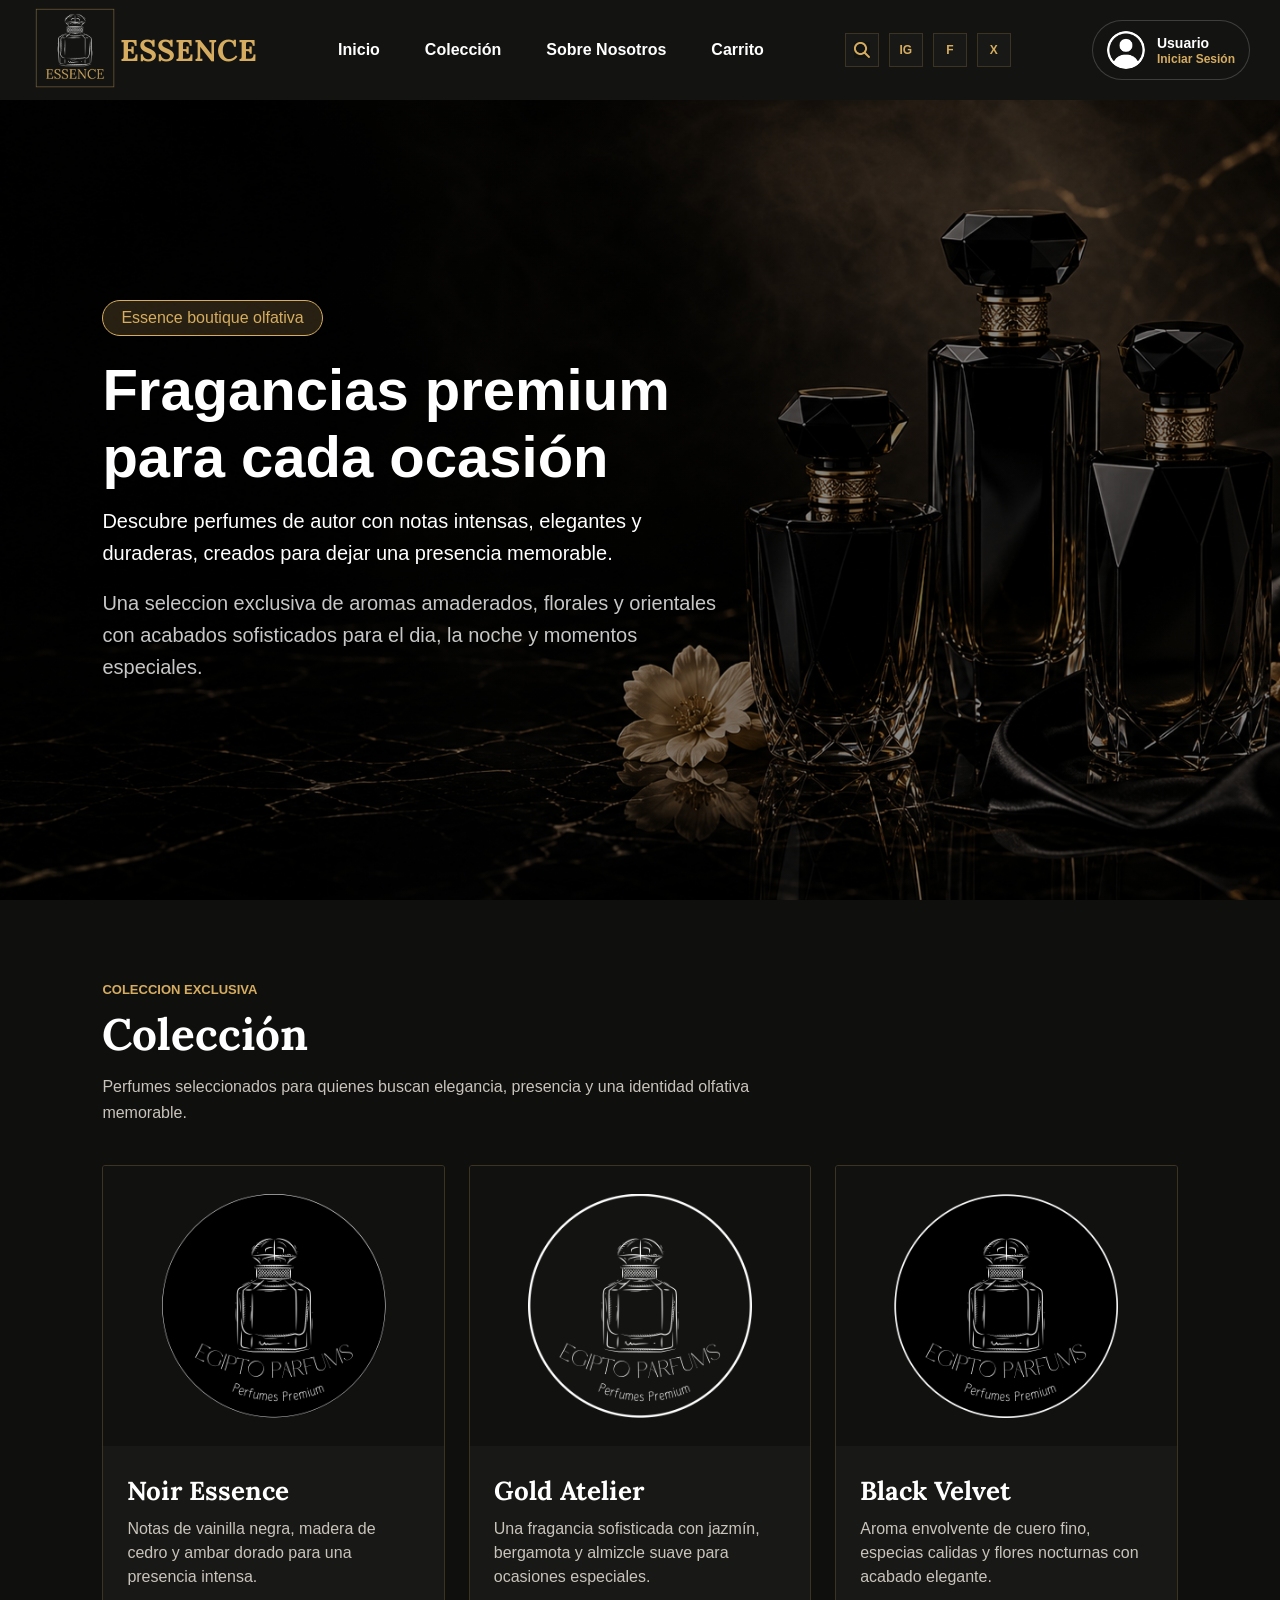
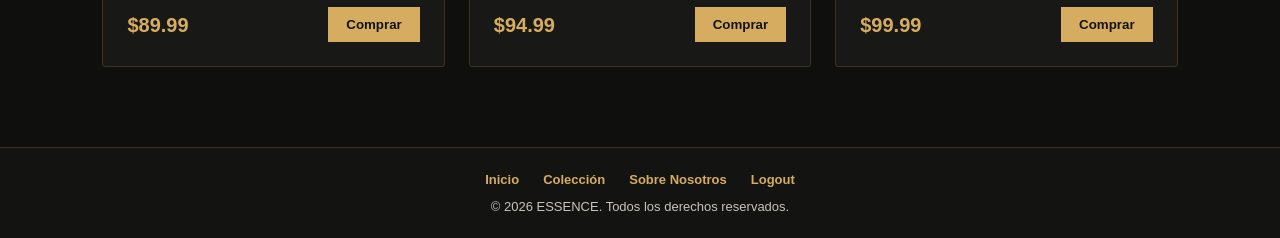
==== src/main/webapp/index.html @ ef6ab477 "first commit" ====
<!DOCTYPE html>
<html lang="en">
<head>
    <meta charset="UTF-8">
    <meta name="viewport" content="width=device-width, initial-scale=1.0">
    <title>Mahmoud Parfums</title>
    <link rel="stylesheet" href="css/style.css">
    <link rel="preconnect" href="https://fonts.googleapis.com">
    <link rel="preconnect" href="https://fonts.gstatic.com" crossorigin>
    <link href="https://fonts.googleapis.com/css2?family=Lora:ital,wght@0,400..700;1,400..700&display=swap" rel="stylesheet">
</head>
<body>
    
    <header>
        <nav>
            <div class="logo">
                <a href="">
                    <img src="assets/logo.png">
                </a>
                <a href=""><h2>ESSENCE</h2></a>
            </div>
            <div class="nav-links">
                <a href="index.html">Inicio</a>
                <a href="productos.html">Colección</a>
                <a href="">Sobre Nosotros</a>
                <a href="">Carrito</a>
            </div>
            <div class="top-icons">
                <a href="https://www.google.com" aria-label="Buscar en Google">
                    <img src="assets/lupa.png" alt="Buscar" class="search-icon">
                </a>
                <a href="https://www.instagram.com" aria-label="Instagram">IG</a>
                <a href="https://www.facebook.com" aria-label="Facebook">F</a>
                <a href="https://www.x.com" aria-label="X">X</a>
            </div>
            <div class="perfil">
                <img src="assets/IconoPerfil.png" alt="Icono de perfil">
                <div class="perfil-info">
                    <h4>Usuario</h4>
                    <a href="login.html">Iniciar Sesión</a>
                </div>
            </div>
        </nav>

        <section class="hero">
            <div class="hero-content">
                <div class="tag">
                    Essence boutique olfativa
                </div>

                <h1>Fragancias premium para cada ocasión</h1>

                <p>
                    Descubre perfumes de autor con notas intensas, elegantes y duraderas, creados para dejar una presencia memorable.
                </p>

                <p style="color: #ffffffc7;">
                    Una seleccion exclusiva de aromas amaderados, florales y orientales con acabados sofisticados para el dia, la noche y momentos especiales.
                </p>

            </div>
        </section>
    </header>

    <main>
        <section class="coleccion" id="coleccion">
            <div class="section-title">
                <span>Coleccion exclusiva</span>
                <h2>Colección</h2>
                <p>Perfumes seleccionados para quienes buscan elegancia, presencia y una identidad olfativa memorable.</p>
            </div>

            <div class="cards-coleccion">
                <article class="card-perfume">
                    <img src="assets/LogoPerfume.png" alt="Perfume Noir Essence">
                    <div class="card-info">
                        <h3>Noir Essence</h3>
                        <p>Notas de vainilla negra, madera de cedro y ambar dorado para una presencia intensa.</p>
                        <div class="card-compra">
                            <p class="precio">$89.99</p>
                            <button type="button">Comprar</button>
                        </div>
                    </div>
                </article>

                <article class="card-perfume">
                    <img src="assets/LogoPerfume1.png" alt="Perfume Gold Atelier">
                    <div class="card-info">
                        <h3>Gold Atelier</h3>
                        <p>Una fragancia sofisticada con jazmín, bergamota y almizcle suave para ocasiones especiales.</p>
                        <div class="card-compra">
                            <p class="precio">$94.99</p>
                            <button type="button">Comprar</button>
                        </div>
                    </div>
                </article>

                <article class="card-perfume">
                    <img src="assets/LogoPerfume (1).png" alt="Perfume Black Velvet">
                    <div class="card-info">
                        <h3>Black Velvet</h3>
                        <p>Aroma envolvente de cuero fino, especias calidas y flores nocturnas con acabado elegante.</p>
                        <div class="card-compra">
                            <p class="precio">$99.99</p>
                            <button type="button">Comprar</button>
                        </div>
                    </div>
                </article>
            </div>
        </section>
    </main>

    <footer class="footer">
        <div class="footer-menu">
            <a href="index.html">Inicio</a>
            <a href="index.html#coleccion">Colección</a>
            <a href="contacto.html">Sobre Nosotros</a>
            <a href="login.html">Logout</a>
        </div>
        <p>&copy; 2026 ESSENCE. Todos los derechos reservados.</p>
    </footer>
</body>
</html>
---- src/main/webapp/css/style.css ----
* {
  margin: 0;
  padding: 0;
  box-sizing: border-box;
}

body {
  font-family: Verdana, Geneva, Tahoma, sans-serif;
}

nav {
  display: flex;
  flex-direction: row;
  align-items: center;
  justify-content: space-between;

  width: 100%;
  height: 100px;
  background-color: #131312;
  position: relative;
  padding: 30px;
}

a {
  text-decoration: none;
  font-weight: bold;
}

.logo {
  display: flex;
  align-items: center;
}
.logo img {
  width: 90px;
  object-fit: contain;
}
.logo h2 {
  font-family: "Lora";
  color: #d6ad60;
  font-size: 30px;
}

.nav-links {
  list-style: none;
  display: flex;
  gap: 45px;
  margin: 0;
  padding: 0;
}

.nav-links a {
  color: white;
  
}

.top-icons {
  display: flex;
  align-items: center;
  gap: 10px;
}

.top-icons a {
  width: 34px;
  height: 34px;
  display: flex;
  align-items: center;
  justify-content: center;
  color: #d6ad60;
  border: 1px solid #3d3322;
  background-color: #181816;
  font-size: 12px;
}

.search-icon {
  width: 16px;
  height: 16px;
  object-fit: contain;
}


.perfil {
  display: flex;
  flex-direction: row;
  align-items: center;
  gap: 12px;
  min-width: 150px;
  padding: 10px 14px;
  border: 1px solid #ffffff2e;
  border-radius: 999px;
  background-color: #131312;
}

.perfil img {
  width: 38px;
  height: 38px;
  object-fit: contain;
  border-radius: 50%;
  background-color: #131312;
}

.perfil-info {
  display: flex;
  flex-direction: column;
  gap: 3px;
  line-height: 1;
}

.perfil-info h4 {
  color: white;
  font-size: 14px;
}

.perfil-info a {
  color: #d6ad60;
  font-size: 12px;
  font-weight: bold;
}

.hero {
  min-height: calc(100vh - 100px);

  background-image: linear-gradient(#00000073, #00000073),
                    url("../assets/banner-perfumes-negros-elegantes.png");
  background-size: cover;
  background-position: center;

  display: flex;
  align-items: center;
  justify-content: flex-start;

  color: white;
  text-align: left;
  padding: 0 8%;
}

.hero-content {
  max-width: 620px;
  padding: 20px 0;
}

.tag {
  display: inline-block;
  padding: 8px 18px;
  margin-bottom: 20px;

  color: #d6ad60;
  border: 1px solid #d6ad60;
  border-radius: 999px;
  background-color: #d6ad602e;
}

.hero h1 {
  font-size: 58px;
  margin-bottom: 15px;
}

.hero p {
  font-size: 20px;
  line-height: 1.6;
  margin-bottom: 18px;
}

.coleccion {
  padding: 80px 8%;
  background-color: #0f0f0e;
  color: white;
}

.section-title {
  max-width: 680px;
  margin-bottom: 40px;
}

.section-title span {
  color: #d6ad60;
  font-weight: bold;
  text-transform: uppercase;
  font-size: 13px;
}

.section-title h2 {
  font-family: "Lora";
  font-size: 44px;
  margin: 8px 0 12px;
}

.section-title p {
  color: #c9c4bb;
  line-height: 1.6;
}

.cards-coleccion {
  display: grid;
  grid-template-columns: repeat(3, 1fr);
  gap: 24px;
}

.card-perfume {
  background-color: #181816;
  border: 1px solid #3d3322;
  border-radius: 3px;
  overflow: hidden;
}

.card-perfume img {
  width: 100%;
  height: 280px;
  object-fit: contain;
  padding: 28px;
  background-color: #111110;
}

.card-info {
  padding: 24px;
}

.card-info h3 {
  font-family: "Lora";
  font-size: 26px;
  margin-bottom: 10px;
}

.card-info p {
  color: #c9c4bb;
  line-height: 1.5;
  margin-bottom: 18px;
}

.card-compra {
  display: flex;
  align-items: center;
  justify-content: space-between;
  gap: 16px;
}

.card-compra .precio {
  margin-bottom: 0;
  color: #d6ad60;
  font-size: 20px;
  font-weight: bold;
}

.card-compra button {
  padding: 10px 18px;
  color: #131312;
  border: none;
  background-color: #d6ad60;
  font-weight: bold;
  cursor: pointer;
}

.footer {
  padding: 24px 8%;
  color: #c9c4bb;
  background-color: #131312;
  border-top: 1px solid #3d3322;
  text-align: center;
}

.footer-menu {
  display: flex;
  justify-content: center;
  gap: 24px;
  margin-bottom: 12px;
  flex-wrap: wrap;
}

.footer-menu a {
  color: #d6ad60;
  font-size: 13px;
}

.footer p {
  font-size: 13px;
}
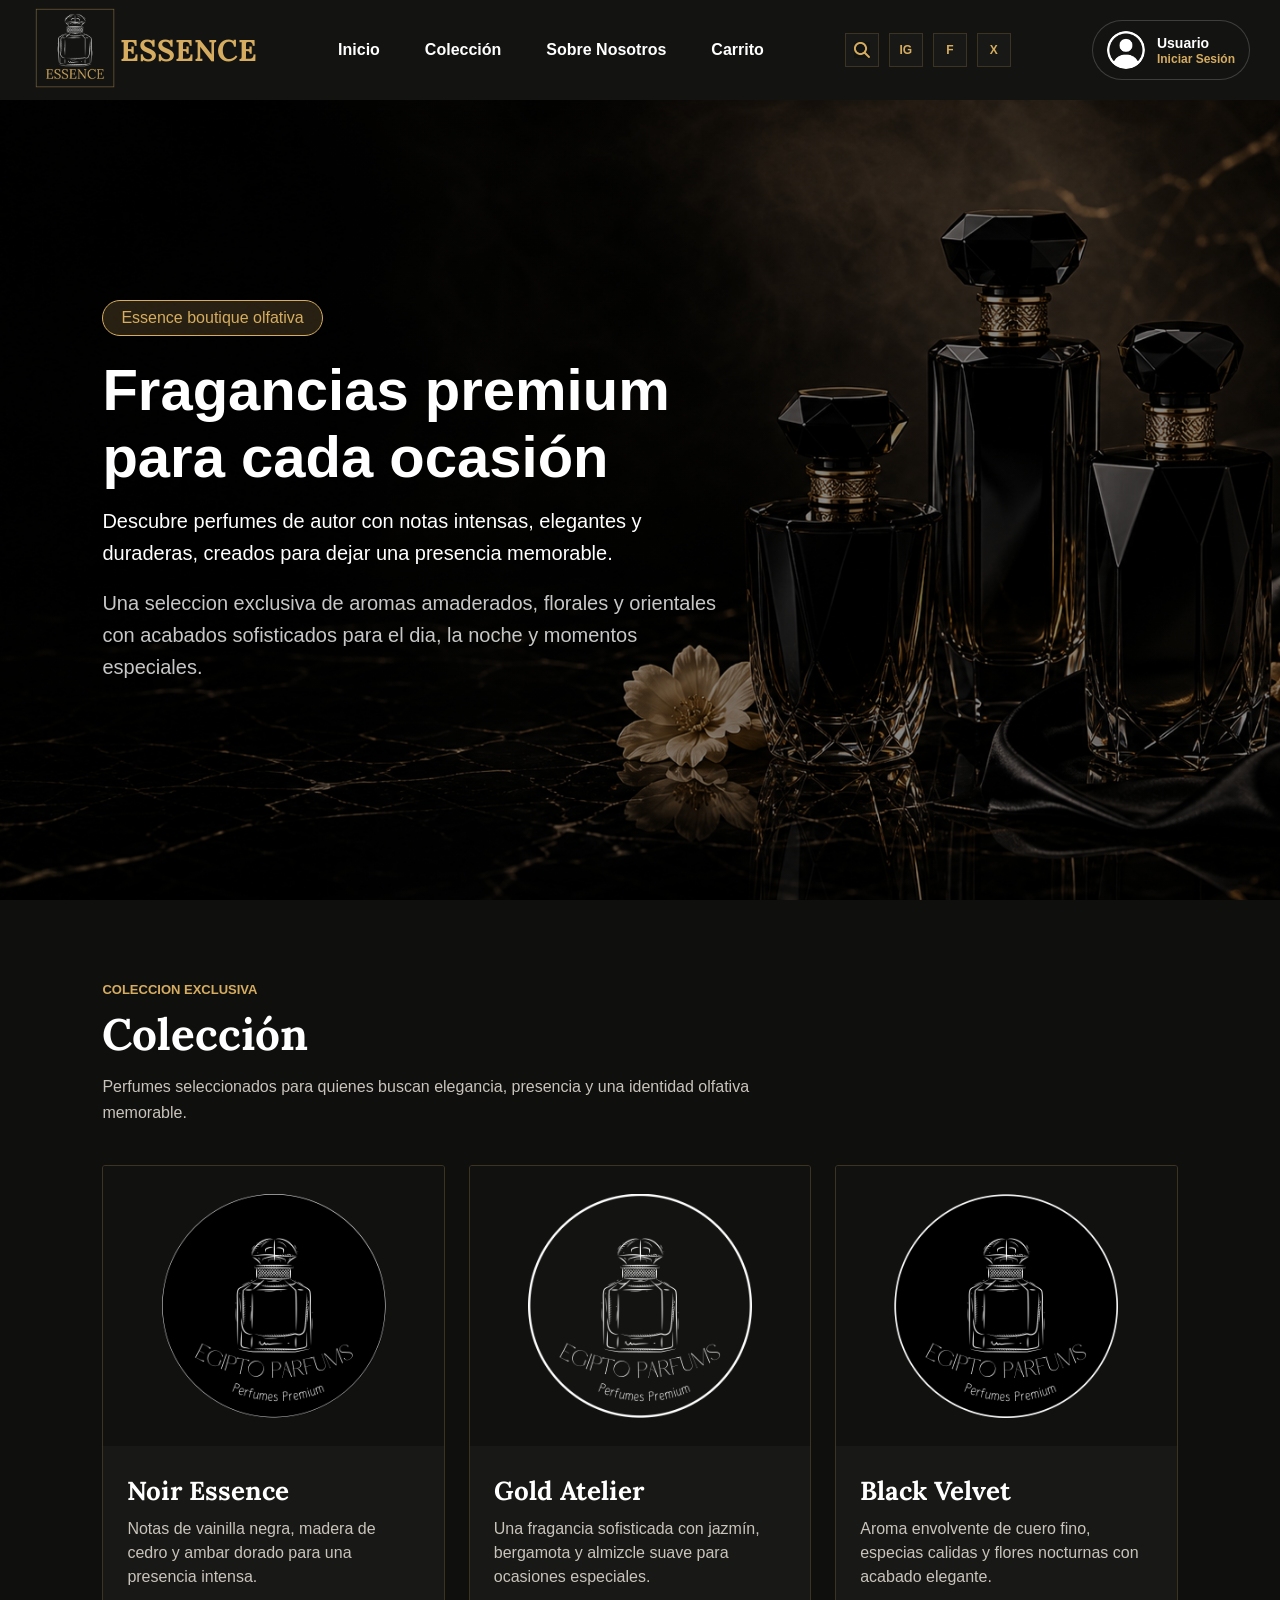
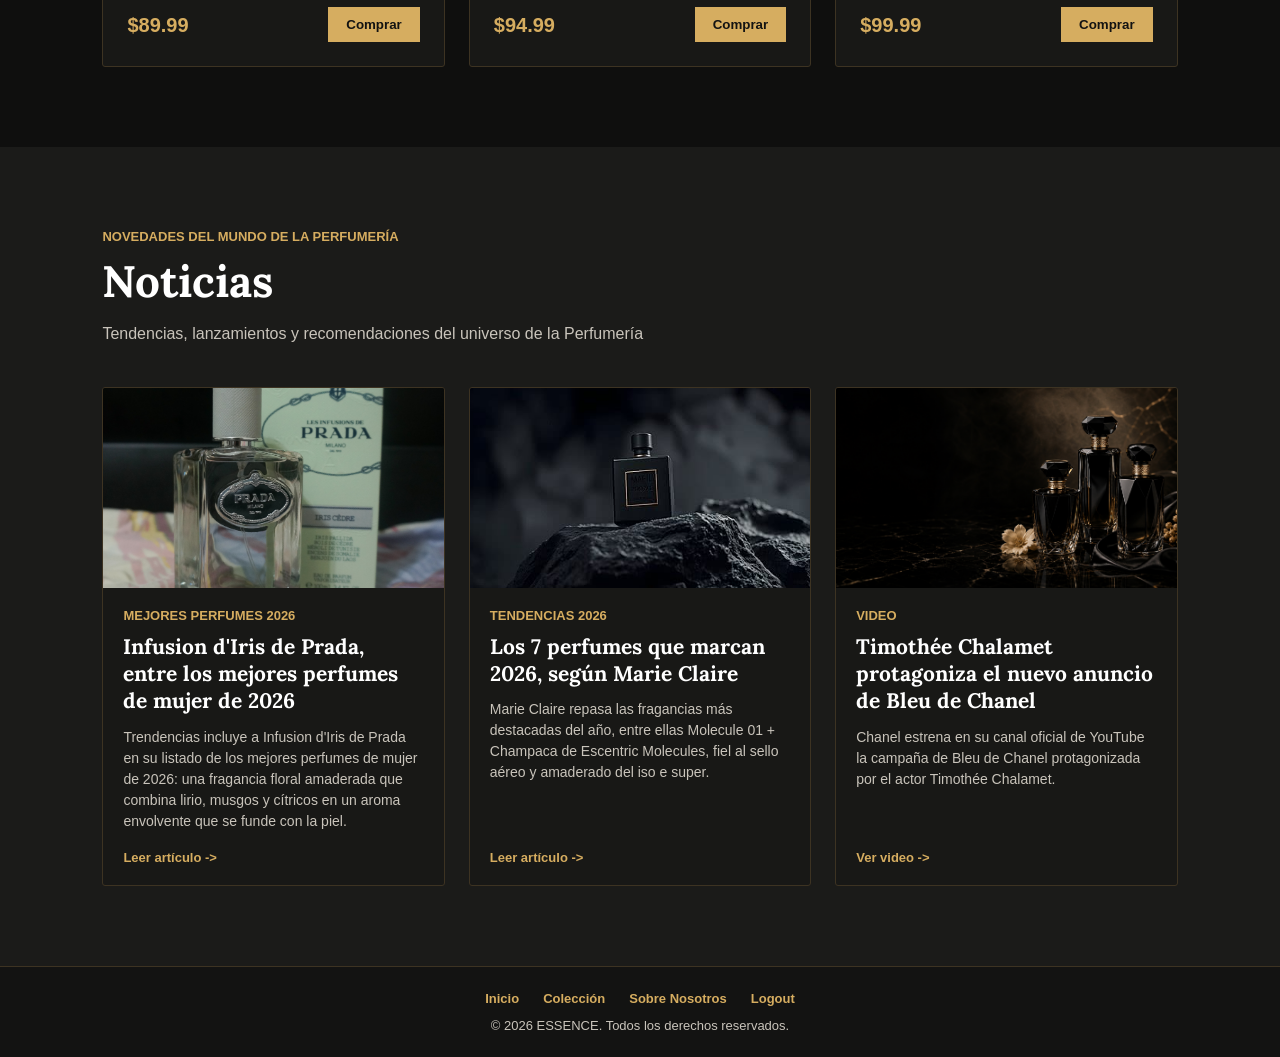
==== commit d504cd8b: "utftu" ====
--- a/src/main/webapp/index.html
+++ b/src/main/webapp/index.html
@@ -108,6 +108,46 @@
                 </article>
             </div>
         </section>
+
+        <section class="news">
+            <div class="section-title">
+                <span>Novedades del Mundo de la Perfumería</span>
+                <h2>Noticias</h2>
+                <p>Tendencias, lanzamientos y recomendaciones del universo de la Perfumería</p>
+            </div>
+            <div class="news-collection">
+                <article class="news-cards">
+                    <img src="assets/prada-infusion-iris.jpg" alt="Prada Infusion d'Iris">
+                    <div class="news-info">
+                        <span>Mejores perfumes 2026</span>
+                        <h3>Infusion d'Iris de Prada, entre los mejores perfumes de mujer de 2026</h3>
+                        <p>Trendencias incluye a Infusion d'Iris de Prada en su listado de los mejores perfumes de mujer de 2026: una fragancia floral amaderada que combina lirio, musgos y cítricos en un aroma envolvente que se funde con la piel.</p>
+                        <a href="https://www.trendencias.com/belleza/32-mejores-perfumes-para-mujer-2026-huelen-espectacular-no-pasan-desapercibidos" target="_blank" rel="noopener">Leer artículo -></a>
+                    </div>
+                </article>
+
+                <article class="news-cards">
+                    <img src="assets/banner1.jpg" alt="Molecule 01 + Champaca de Escentric Molecules">
+                    <div class="news-info">
+                        <span>Tendencias 2026</span>
+                        <h3>Los 7 perfumes que marcan 2026, según Marie Claire</h3>
+                        <p>Marie Claire repasa las fragancias más destacadas del año, entre ellas Molecule 01 + Champaca de Escentric Molecules, fiel al sello aéreo y amaderado del iso e super.</p>
+                        <a href="https://www.marie-claire.es/belleza/mejores-perfumes-nuevos-2026.html" target="_blank" rel="noopener">Leer artículo -></a>
+                    </div>
+                </article>
+
+                <article class="news-cards">
+                    <img src="assets/banner-perfumes-negros-elegantes.png" alt="Anuncio de Bleu de Chanel con Timothée Chalamet">
+                    <div class="news-info">
+                        <span>Video</span>
+                        <h3>Timothée Chalamet protagoniza el nuevo anuncio de Bleu de Chanel</h3>
+                        <p>Chanel estrena en su canal oficial de YouTube la campaña de Bleu de Chanel protagonizada por el actor Timothée Chalamet.</p>
+                        <a href="https://www.youtube.com/watch?v=OYR3VhXp8ZY" target="_blank" rel="noopener">Ver video -></a>
+                    </div>
+                </article>
+            </div>
+        </section>
+
     </main>
 
     <footer class="footer">
--- a/src/main/webapp/css/style.css
+++ b/src/main/webapp/css/style.css
@@ -7,7 +7,9 @@
 body {
   font-family: Verdana, Geneva, Tahoma, sans-serif;
 }
-
+/* ------------------------------------------------------------------------
+    SECCIÓN DE NAVEGACIÓN
+    -----------------------------------------------------------------------*/
 nav {
   display: flex;
   flex-direction: row;
@@ -116,6 +118,10 @@
   font-weight: bold;
 }
 
+/* ------------------------------------------------------------------------
+    HERO
+    -----------------------------------------------------------------------*/
+
 .hero {
   min-height: calc(100vh - 100px);
 
@@ -159,6 +165,11 @@
   line-height: 1.6;
   margin-bottom: 18px;
 }
+
+
+/* ------------------------------------------------------------------------
+    SECCIÓN DE COLECCIÓN DE PRODUCTOS
+    -----------------------------------------------------------------------*/
 
 .coleccion {
   padding: 80px 8%;
@@ -249,6 +260,69 @@
   cursor: pointer;
 }
 
+/* ------------------------------------------------------------------------
+    SECCIÓN DE NOTICIAS
+    -----------------------------------------------------------------------*/
+
+.news {
+  background-color: #1b1b19;
+  color: white;
+  padding: 80px 8%;
+}
+
+.news-collection {
+  display: grid;
+  grid-template-columns: repeat(3, 1fr);
+  gap: 24px;
+}
+.news-cards {
+  display: flex;
+  flex-direction: column;
+  background-color: #181816;
+  border: 1px solid #3d3322;
+  border-radius: 3px;
+  overflow: hidden;
+}
+.news-info {
+  display: flex;
+  flex-direction: column;
+  flex: 1;
+  padding: 20px;
+}
+.news-info span {
+  color: #d6ad60;
+  font-weight: bold;
+  text-transform: uppercase;
+  font-size: 13px;
+}
+.news-info h3 {
+  font-family: "Lora";
+  font-size: 21px;
+  line-height: 1.3;
+  margin: 10px 0 12px;
+}
+
+.news-info p {
+  color: #c9c4bb;
+  line-height: 1.5;
+  font-size: 14px;
+  margin-bottom: 18px;
+}
+.news-cards img {
+  height: 200px;
+  position: relative;
+  object-fit: cover;
+}
+.news-info a {
+  color: #d6ad60;
+  font-weight: bold;
+  font-size: 13px;
+  margin-top: auto;
+}
+
+/* ------------------------------------------------------------------------
+    PIE DE PÁGINA
+    -----------------------------------------------------------------------*/
 .footer {
   padding: 24px 8%;
   color: #c9c4bb;
